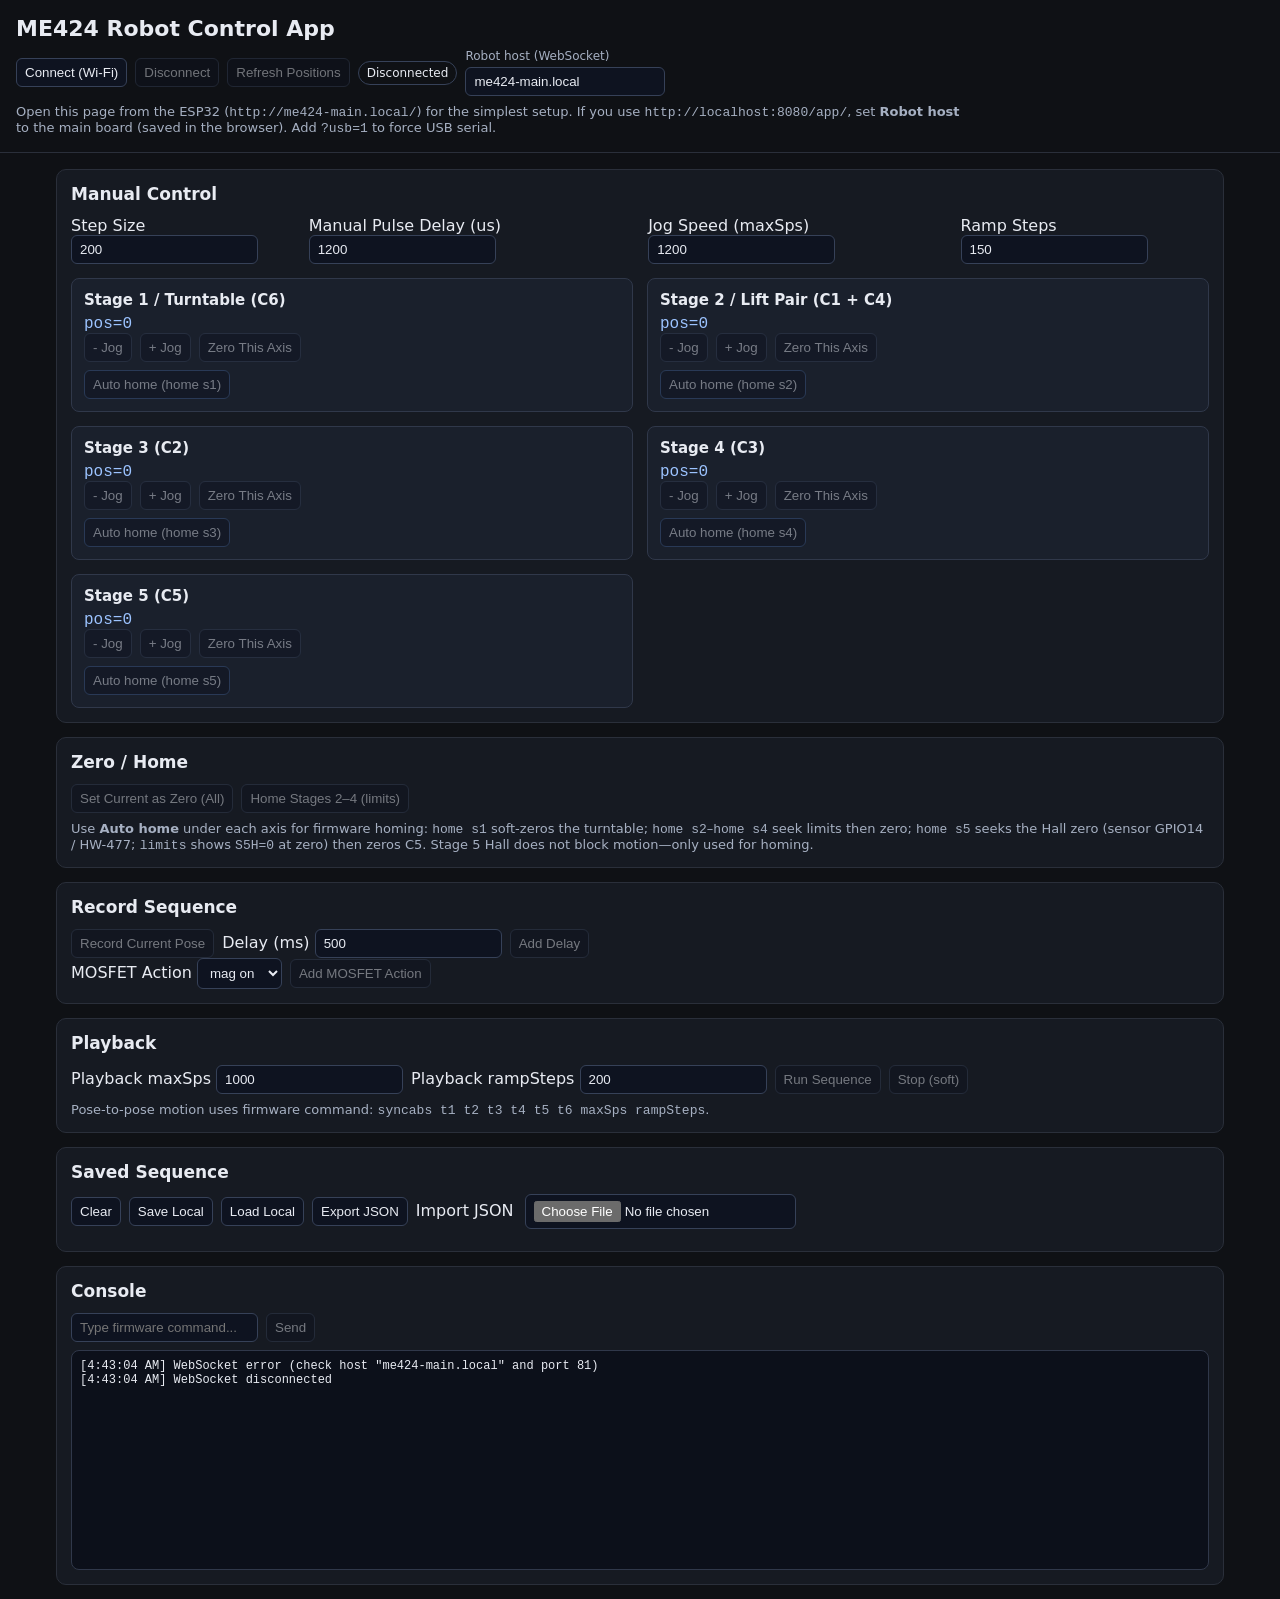
==== app/index.html @ 7a054888 "Merge branch 'main' of https://github.com/Jaiparmar940/me424-robot" ====
<!doctype html>
<html lang="en">
<head>
  <meta charset="UTF-8" />
  <meta name="viewport" content="width=device-width, initial-scale=1.0" />
  <title>ME424 Robot Console</title>
  <link rel="stylesheet" href="./styles.css" />
</head>
<body>
  <header>
    <h1>ME424 Robot Control App</h1>
    <div class="toolbar">
      <button id="connectBtn">Connect</button>
      <button id="disconnectBtn" disabled>Disconnect</button>
      <button id="refreshPosBtn" disabled>Refresh Positions</button>
      <span id="connStatus" class="badge">Disconnected</span>
      <label class="robot-host-label">Robot host (WebSocket)
        <input id="robotHost" type="text" value="me424-main.local" spellcheck="false" autocomplete="off" />
      </label>
    </div>
    <p class="hint toolbar-hint">Open this page from the ESP32 (<code>http://me424-main.local/</code>) for the simplest setup. If you use <code>http://localhost:8080/app/</code>, set <strong>Robot host</strong> to the main board (saved in the browser). Add <code>?usb=1</code> to force USB serial.</p>
  </header>

  <main>
    <section class="card">
      <h2>Manual Control</h2>
      <div class="row">
        <label>Step Size
          <input id="stepSize" type="number" min="1" value="200" />
        </label>
        <label>Manual Pulse Delay (us)
          <input id="manualPulseDelay" type="number" min="100" value="1200" />
        </label>
        <label>Jog Speed (maxSps)
          <input id="jogMaxSps" type="number" min="10" value="1200" />
        </label>
        <label>Ramp Steps
          <input id="jogRamp" type="number" min="1" value="150" />
        </label>
      </div>
      <div id="axisGrid" class="axis-grid"></div>
    </section>

    <section class="card">
      <h2>Zero / Home</h2>
      <div class="row wrap">
        <button id="zeroAllBtn" disabled>Set Current as Zero (All)</button>
        <button id="home234Btn" disabled>Home Stages 2–4 (limits)</button>
      </div>
      <p class="hint">Use <strong>Auto home</strong> under each axis for firmware homing: <code>home s1</code> soft-zeros the turntable; <code>home s2</code>–<code>home s4</code> seek limits then zero; <code>home s5</code> seeks the Hall zero (sensor GPIO14 / HW-477; <code>limits</code> shows <code>S5H=0</code> at zero) then zeros C5. Stage 5 Hall does not block motion—only used for homing.</p>
    </section>

    <section class="card">
      <h2>Record Sequence</h2>
      <div class="row wrap">
        <button id="recordPoseBtn" disabled>Record Current Pose</button>
        <label>Delay (ms)
          <input id="delayMs" type="number" min="0" value="500" />
        </label>
        <button id="addDelayBtn" disabled>Add Delay</button>
      </div>
      <div class="row wrap">
        <label>MOSFET Action
          <select id="mosfetAction">
            <option value="mag on">mag on</option>
            <option value="mag off">mag off</option>
            <option value="vac on">vac on</option>
            <option value="vac off">vac off</option>
            <option value="saw on">saw on</option>
            <option value="saw off">saw off</option>
            <option value="alloff">alloff</option>
            <option value="mstatus">mstatus</option>
          </select>
        </label>
        <button id="addMosfetBtn" disabled>Add MOSFET Action</button>
      </div>
    </section>

    <section class="card">
      <h2>Playback</h2>
      <div class="row wrap">
        <label>Playback maxSps
          <input id="playbackMaxSps" type="number" min="10" value="1000" />
        </label>
        <label>Playback rampSteps
          <input id="playbackRamp" type="number" min="1" value="200" />
        </label>
        <button id="runSequenceBtn" disabled>Run Sequence</button>
        <button id="stopSequenceBtn" disabled>Stop (soft)</button>
      </div>
      <p class="hint">Pose-to-pose motion uses firmware command: <code>syncabs t1 t2 t3 t4 t5 t6 maxSps rampSteps</code>.</p>
    </section>

    <section class="card">
      <h2>Saved Sequence</h2>
      <div class="row wrap">
        <button id="clearSeqBtn">Clear</button>
        <button id="saveLocalBtn">Save Local</button>
        <button id="loadLocalBtn">Load Local</button>
        <button id="exportBtn">Export JSON</button>
        <label class="file-label">Import JSON
          <input id="importInput" type="file" accept="application/json" />
        </label>
      </div>
      <ol id="sequenceList" class="seq-list"></ol>
    </section>

    <section class="card">
      <h2>Console</h2>
      <div class="row wrap">
        <input id="manualCmd" type="text" placeholder="Type firmware command..." />
        <button id="sendCmdBtn" disabled>Send</button>
      </div>
      <pre id="logBox" class="log"></pre>
    </section>
  </main>

  <script src="./app.js"></script>
</body>
</html>
---- app/styles.css ----
:root {
  color-scheme: dark;
  font-family: Inter, system-ui, sans-serif;
}
* { box-sizing: border-box; }
body {
  margin: 0;
  background: #0f1115;
  color: #e8ebf2;
}
header {
  padding: 16px;
  border-bottom: 1px solid #2a2f3a;
  position: sticky;
  top: 0;
  background: #0f1115;
}
.toolbar-hint {
  margin: 10px 0 0;
  max-width: 960px;
  font-size: 12px;
}
.robot-host-label {
  display: flex;
  flex-direction: column;
  gap: 4px;
  font-size: 12px;
  color: #a6b0c2;
}
.robot-host-label input {
  min-width: 200px;
  max-width: 280px;
}
h1 { margin: 0 0 8px; font-size: 22px; }
h2 { margin: 0 0 12px; font-size: 17px; }
main {
  max-width: 1200px;
  margin: 0 auto;
  padding: 16px;
  display: grid;
  gap: 14px;
}
.card {
  border: 1px solid #2a2f3a;
  border-radius: 10px;
  padding: 14px;
  background: #161a22;
}
.toolbar, .row {
  display: flex;
  gap: 8px;
  align-items: center;
}
.wrap { flex-wrap: wrap; }
.axis-grid {
  display: grid;
  grid-template-columns: repeat(2, minmax(320px, 1fr));
  gap: 14px;
  margin-top: 14px;
}
.axis {
  border: 1px solid #30384a;
  border-radius: 8px;
  padding: 12px;
  background: #1a202c;
}
.axis h3 { margin: 0 0 6px; font-size: 15px; }
.axis .row + .row { margin-top: 8px; }
.axis .btn-home { border-color: #3d5a8a; }
.axis .pos { font-family: ui-monospace, monospace; color: #9cc3ff; }
input, select, button {
  background: #0e1320;
  color: #e8ebf2;
  border: 1px solid #364158;
  border-radius: 6px;
  padding: 6px 8px;
}
button { cursor: pointer; }
button:disabled { opacity: 0.45; cursor: not-allowed; }
.badge {
  padding: 4px 8px;
  border: 1px solid #364158;
  border-radius: 999px;
  font-size: 12px;
}
.hint { color: #a6b0c2; font-size: 13px; margin: 8px 0 0; }
.seq-list {
  margin: 8px 0 0;
  padding-left: 20px;
}
.seq-list li {
  margin: 4px 0;
  font-family: ui-monospace, monospace;
}
.seq-item-row {
  display: flex;
  align-items: center;
  gap: 8px;
  flex-wrap: wrap;
}
.seq-text {
  min-width: 360px;
}
.seq-actions {
  display: flex;
  gap: 6px;
}
.log {
  height: 220px;
  overflow: auto;
  margin: 8px 0 0;
  border: 1px solid #30384a;
  border-radius: 8px;
  padding: 8px;
  background: #0c101a;
  font-family: ui-monospace, monospace;
  font-size: 12px;
}
.file-label input { margin-left: 6px; }
code { font-family: ui-monospace, monospace; }
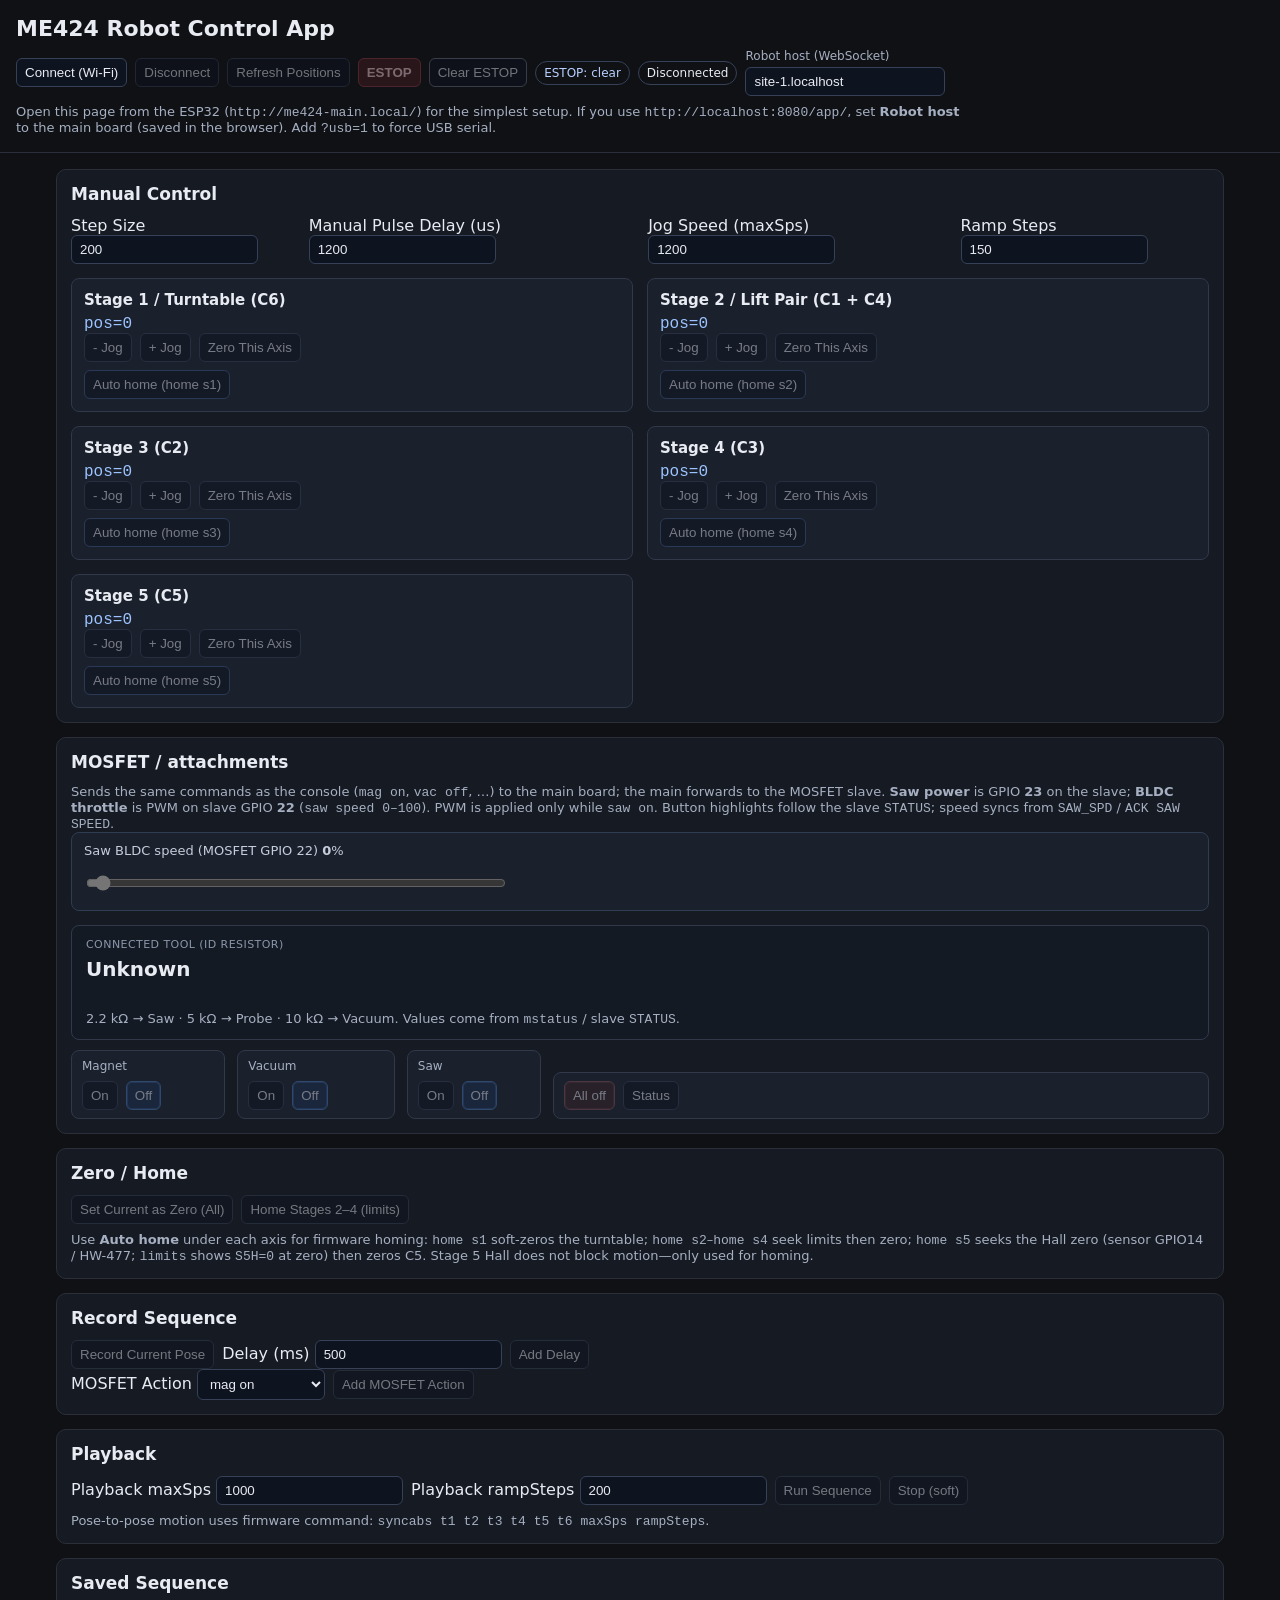
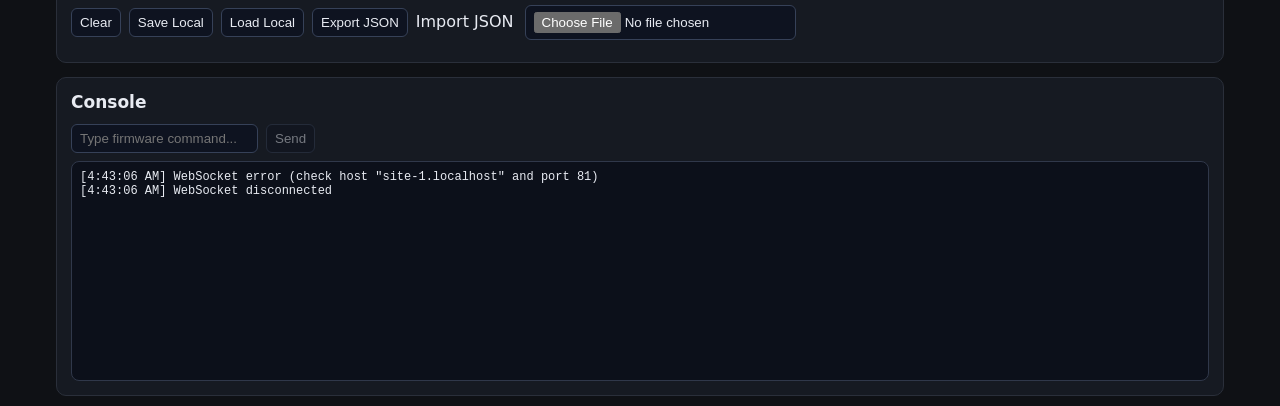
==== commit 421f334b: "added tool control and resolved merge conflicts" ====
--- a/app/index.html
+++ b/app/index.html
@@ -13,6 +13,9 @@
       <button id="connectBtn">Connect</button>
       <button id="disconnectBtn" disabled>Disconnect</button>
       <button id="refreshPosBtn" disabled>Refresh Positions</button>
+      <button id="estopBtn" class="btn-estop" disabled>ESTOP</button>
+      <button id="estopClearBtn" class="btn-estop-clear" disabled>Clear ESTOP</button>
+      <span id="estopStatus" class="badge estop-badge">ESTOP: clear</span>
       <span id="connStatus" class="badge">Disconnected</span>
       <label class="robot-host-label">Robot host (WebSocket)
         <input id="robotHost" type="text" value="me424-main.local" spellcheck="false" autocomplete="off" />
@@ -39,6 +42,44 @@
         </label>
       </div>
       <div id="axisGrid" class="axis-grid"></div>
+    </section>
+
+    <section class="card" id="mosfetControlCard">
+      <h2>MOSFET / attachments</h2>
+      <p class="hint">Sends the same commands as the console (<code>mag on</code>, <code>vac off</code>, …) to the main board; the main forwards to the MOSFET slave. <strong>Saw power</strong> is GPIO <strong>23</strong> on the slave; <strong>BLDC throttle</strong> is PWM on slave GPIO <strong>22</strong> (<code>saw speed 0–100</code>). PWM is applied only while <code>saw on</code>. Button highlights follow the slave <code>STATUS</code>; speed syncs from <code>SAW_SPD</code> / <code>ACK SAW SPEED</code>.</p>
+      <div class="mosfet-bldc-speed">
+        <label class="mosfet-bldc-speed-label">
+          <span>Saw BLDC speed (MOSFET GPIO 22) <strong id="sawBldcSpeedPct">0</strong>%</span>
+          <input type="range" id="sawBldcSpeedSlider" min="0" max="100" value="0" disabled />
+        </label>
+      </div>
+      <div class="tool-readout" aria-live="polite">
+        <div class="tool-readout-title">Connected tool (ID resistor)</div>
+        <div id="toolReadoutMain" class="tool-readout-main">—</div>
+        <div id="toolReadoutSub" class="tool-readout-sub"></div>
+        <p class="tool-readout-legend hint">2.2 kΩ → Saw · 5 kΩ → Probe · 10 kΩ → Vacuum. Values come from <code>mstatus</code> / slave <code>STATUS</code>.</p>
+      </div>
+      <div class="row wrap mosfet-rows">
+        <div class="mosfet-group">
+          <span class="mosfet-group-title">Magnet</span>
+          <button type="button" class="mosfet-send" data-cmd="mag on" data-channel="mag" data-want-on="true" disabled>On</button>
+          <button type="button" class="mosfet-send" data-cmd="mag off" data-channel="mag" data-want-on="false" disabled>Off</button>
+        </div>
+        <div class="mosfet-group">
+          <span class="mosfet-group-title">Vacuum</span>
+          <button type="button" class="mosfet-send" data-cmd="vac on" data-channel="vac" data-want-on="true" disabled>On</button>
+          <button type="button" class="mosfet-send" data-cmd="vac off" data-channel="vac" data-want-on="false" disabled>Off</button>
+        </div>
+        <div class="mosfet-group">
+          <span class="mosfet-group-title">Saw</span>
+          <button type="button" class="mosfet-send" data-cmd="saw on" data-channel="saw" data-want-on="true" disabled>On</button>
+          <button type="button" class="mosfet-send" data-cmd="saw off" data-channel="saw" data-want-on="false" disabled>Off</button>
+        </div>
+        <div class="mosfet-group mosfet-group-util">
+          <button type="button" class="mosfet-send mosfet-alloff" data-cmd="alloff" disabled>All off</button>
+          <button type="button" class="mosfet-send" data-cmd="mstatus" disabled>Status</button>
+        </div>
+      </div>
     </section>
 
     <section class="card">
@@ -68,6 +109,10 @@
             <option value="vac off">vac off</option>
             <option value="saw on">saw on</option>
             <option value="saw off">saw off</option>
+            <option value="saw speed 25">saw speed 25</option>
+            <option value="saw speed 50">saw speed 50</option>
+            <option value="saw speed 75">saw speed 75</option>
+            <option value="saw speed 100">saw speed 100</option>
             <option value="alloff">alloff</option>
             <option value="mstatus">mstatus</option>
           </select>
--- a/app/styles.css
+++ b/app/styles.css
@@ -52,6 +52,116 @@
   align-items: center;
 }
 .wrap { flex-wrap: wrap; }
+.btn-estop {
+  background: #4a1d24;
+  border-color: #9b3d49;
+  color: #ffd9de;
+  font-weight: 700;
+}
+.btn-estop:hover:not(:disabled) {
+  background: #5d252f;
+}
+.btn-estop-clear {
+  border-color: #6a7384;
+}
+.estop-badge {
+  border-color: #3f526f;
+  color: #b9d0ff;
+}
+.estop-badge.is-latched {
+  border-color: #9b3d49;
+  color: #ffd9de;
+  background: #31161a;
+}
+.mosfet-rows {
+  align-items: flex-end;
+  gap: 12px;
+  margin-top: 4px;
+}
+.mosfet-group {
+  display: flex;
+  flex-wrap: wrap;
+  align-items: center;
+  gap: 8px;
+  padding: 8px 10px;
+  border: 1px solid #30384a;
+  border-radius: 8px;
+  background: #1a202c;
+}
+.mosfet-group-title {
+  flex: 0 0 100%;
+  font-size: 12px;
+  color: #a6b0c2;
+  margin: 0;
+}
+.mosfet-group-util {
+  flex: 1 1 220px;
+  min-width: 180px;
+}
+button.mosfet-send.mosfet-alloff {
+  border-color: #6b4040;
+}
+button.mosfet-send.mosfet-active {
+  background: #1a3050;
+  border-color: #4a7abf;
+  box-shadow: inset 0 0 0 1px rgba(74, 122, 191, 0.45);
+}
+button.mosfet-send.mosfet-alloff.mosfet-active {
+  background: #3a2528;
+  border-color: #8a5058;
+  box-shadow: inset 0 0 0 1px rgba(138, 80, 88, 0.35);
+}
+.tool-readout {
+  margin: 12px 0 10px;
+  padding: 12px 14px;
+  border: 1px solid #30384a;
+  border-radius: 8px;
+  background: #141a24;
+}
+.tool-readout-title {
+  font-size: 11px;
+  text-transform: uppercase;
+  letter-spacing: 0.04em;
+  color: #8b96ab;
+  margin: 0 0 6px;
+}
+.tool-readout-main {
+  font-size: 20px;
+  font-weight: 600;
+  color: #e8ebf2;
+  margin: 0;
+}
+.tool-readout-sub {
+  margin: 6px 0 0;
+  font-family: ui-monospace, monospace;
+  font-size: 13px;
+  color: #9cc3ff;
+  min-height: 1.25em;
+}
+.tool-readout-legend {
+  margin: 10px 0 0;
+  font-size: 12px;
+}
+.mosfet-bldc-speed {
+  margin: 0 0 14px;
+  padding: 10px 12px;
+  border: 1px solid #2f3d52;
+  border-radius: 8px;
+  background: #1a202c;
+}
+.mosfet-bldc-speed-label {
+  display: flex;
+  flex-direction: column;
+  gap: 8px;
+  font-size: 13px;
+  color: #c5cddc;
+  width: 100%;
+  max-width: 420px;
+}
+.mosfet-bldc-speed-label input[type="range"] {
+  width: 100%;
+  accent-color: #4a7abf;
+}
 .axis-grid {
   display: grid;
   grid-template-columns: repeat(2, minmax(320px, 1fr));
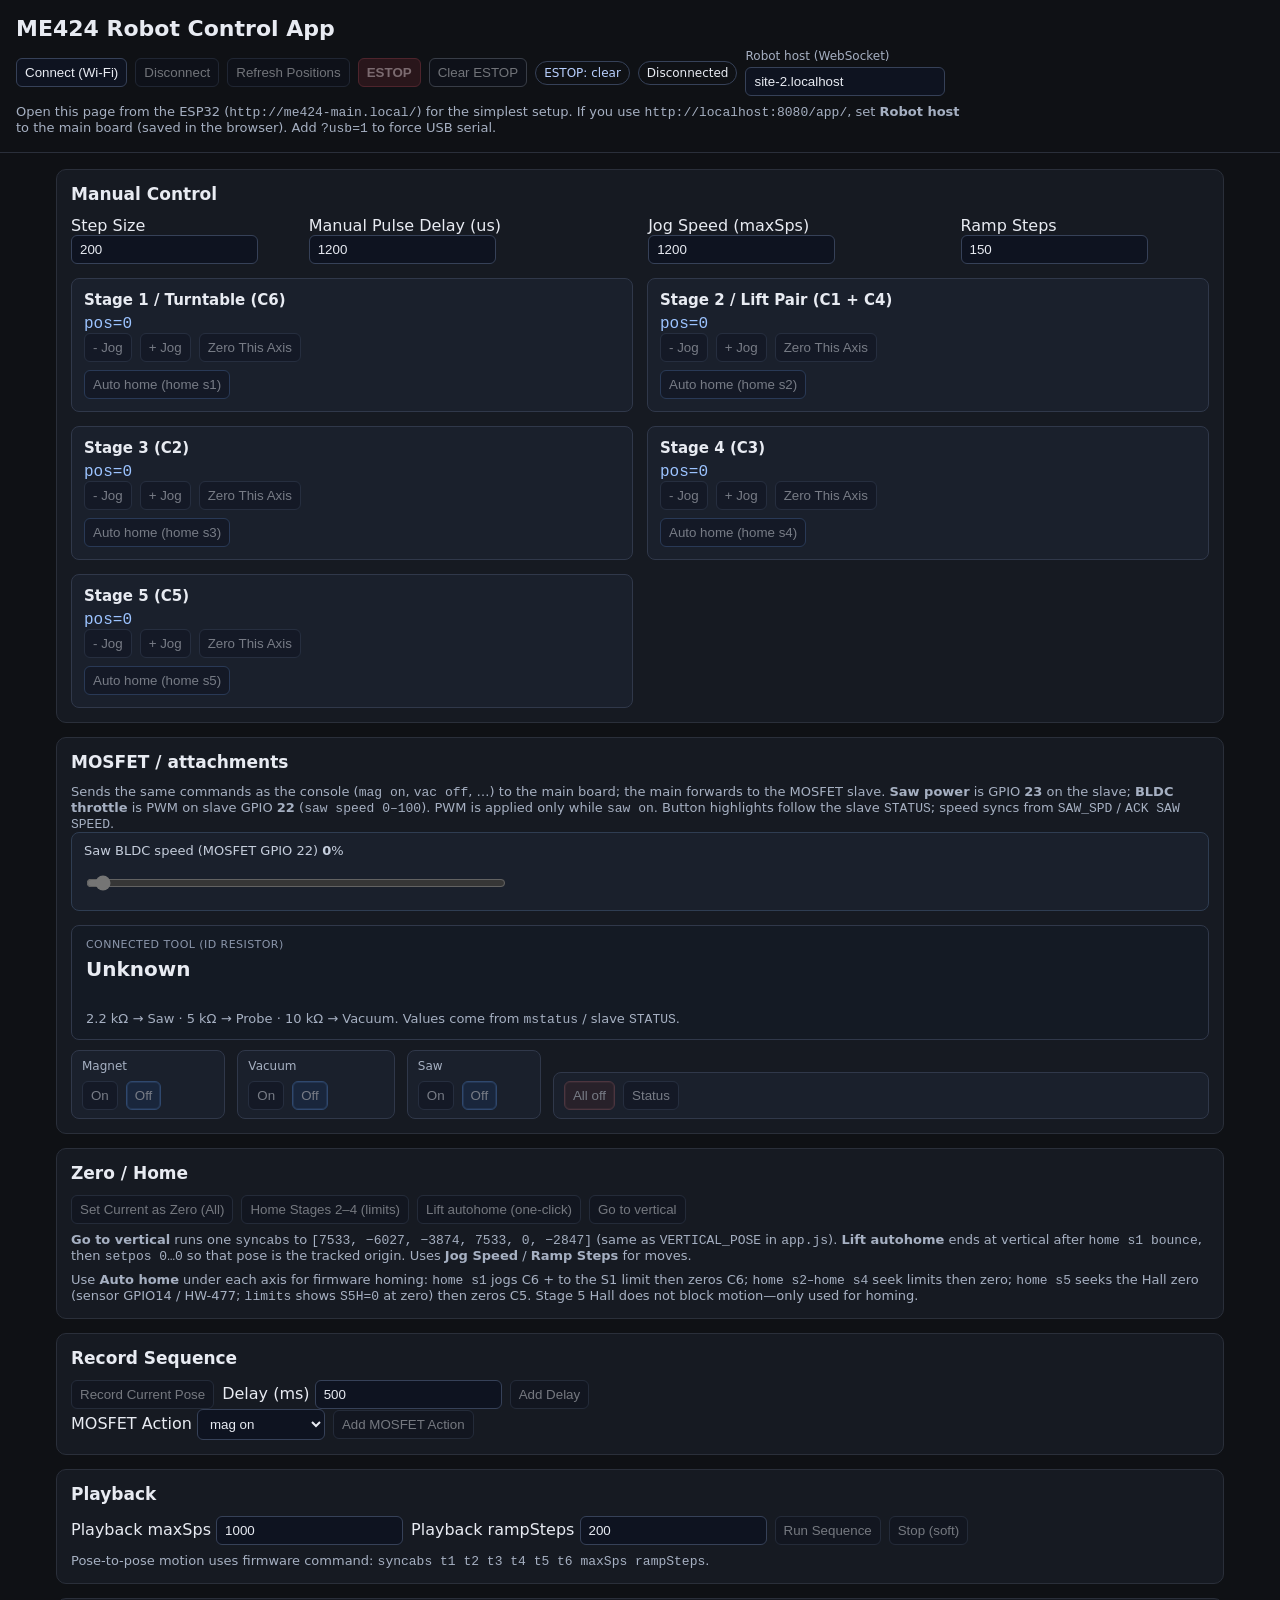
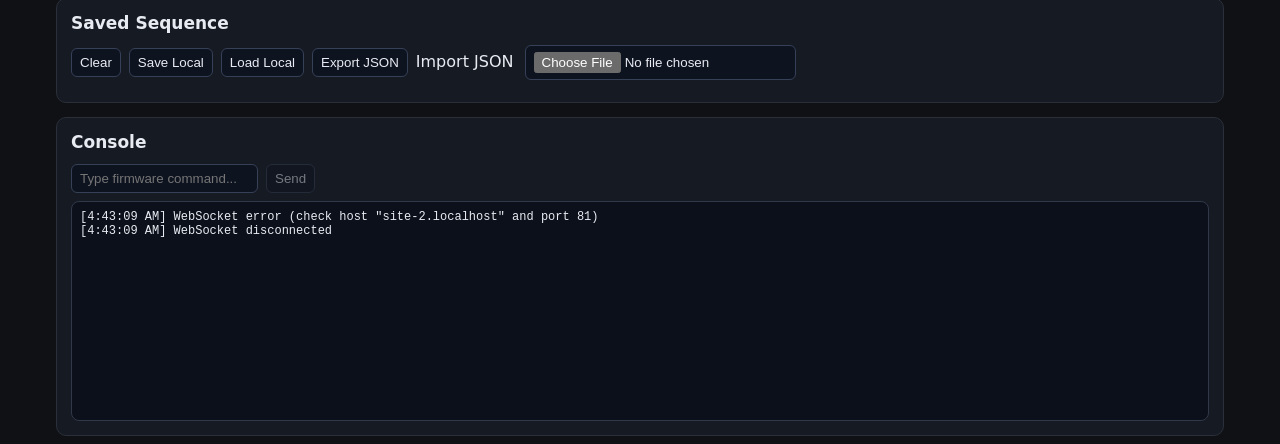
==== commit b9ed0953: "Web UI lift autohome, vertical pose, and firmware homing improvements - Add one-click lift routine w" ====
--- a/app/index.html
+++ b/app/index.html
@@ -87,8 +87,11 @@
       <div class="row wrap">
         <button id="zeroAllBtn" disabled>Set Current as Zero (All)</button>
         <button id="home234Btn" disabled>Home Stages 2–4 (limits)</button>
+        <button id="liftAutohomeBtn" disabled>Lift autohome (one-click)</button>
+        <button id="goToVerticalBtn" disabled>Go to vertical</button>
       </div>
-      <p class="hint">Use <strong>Auto home</strong> under each axis for firmware homing: <code>home s1</code> soft-zeros the turntable; <code>home s2</code>–<code>home s4</code> seek limits then zero; <code>home s5</code> seeks the Hall zero (sensor GPIO14 / HW-477; <code>limits</code> shows <code>S5H=0</code> at zero) then zeros C5. Stage 5 Hall does not block motion—only used for homing.</p>
+      <p class="hint"><strong>Go to vertical</strong> runs one <code>syncabs</code> to <code>[7533, −6027, −3874, 7533, 0, −2847]</code> (same as <code>VERTICAL_POSE</code> in <code>app.js</code>). <strong>Lift autohome</strong> ends at vertical after <code>home s1 bounce</code>, then <code>setpos 0…0</code> so that pose is the tracked origin. Uses <strong>Jog Speed</strong> / <strong>Ramp Steps</strong> for moves.</p>
+      <p class="hint">Use <strong>Auto home</strong> under each axis for firmware homing: <code>home s1</code> jogs C6 + to the S1 limit then zeros C6; <code>home s2</code>–<code>home s4</code> seek limits then zero; <code>home s5</code> seeks the Hall zero (sensor GPIO14 / HW-477; <code>limits</code> shows <code>S5H=0</code> at zero) then zeros C5. Stage 5 Hall does not block motion—only used for homing.</p>
     </section>
 
     <section class="card">
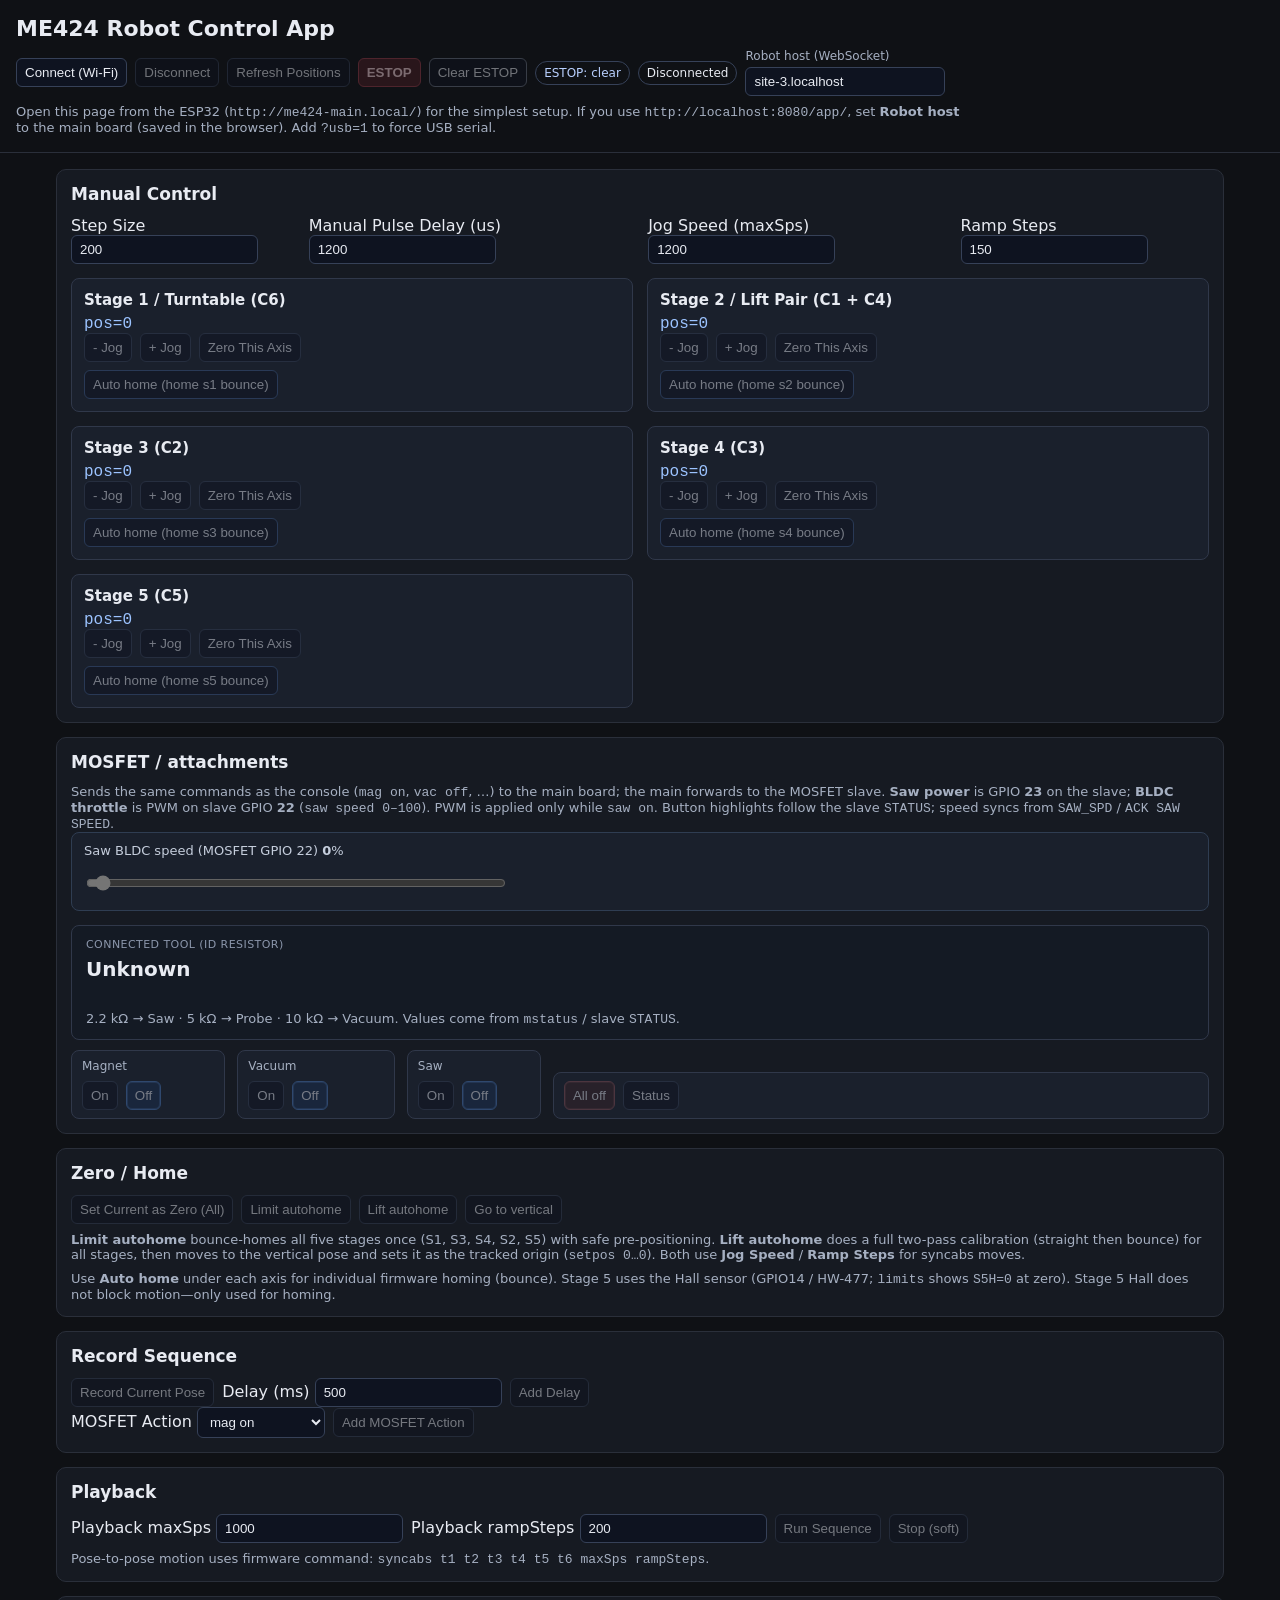
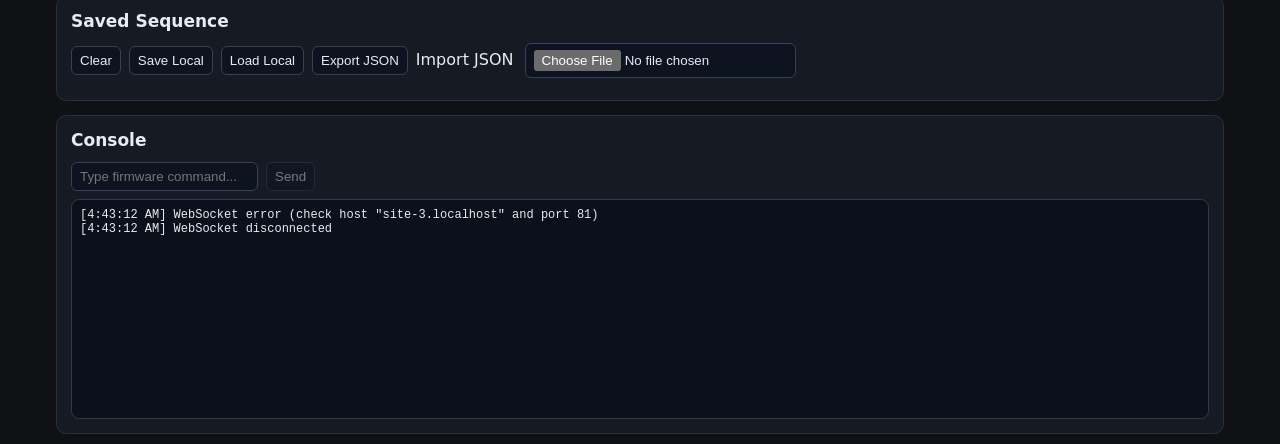
==== commit a3f3ab17: "updated zeroing, autohoming, and sensors" ====
--- a/app/index.html
+++ b/app/index.html
@@ -86,12 +86,12 @@
       <h2>Zero / Home</h2>
       <div class="row wrap">
         <button id="zeroAllBtn" disabled>Set Current as Zero (All)</button>
-        <button id="home234Btn" disabled>Home Stages 2–4 (limits)</button>
-        <button id="liftAutohomeBtn" disabled>Lift autohome (one-click)</button>
+        <button id="limitAutohomeBtn" disabled>Limit autohome</button>
+        <button id="liftAutohomeBtn" disabled>Lift autohome</button>
         <button id="goToVerticalBtn" disabled>Go to vertical</button>
       </div>
-      <p class="hint"><strong>Go to vertical</strong> runs one <code>syncabs</code> to <code>[7533, −6027, −3874, 7533, 0, −2847]</code> (same as <code>VERTICAL_POSE</code> in <code>app.js</code>). <strong>Lift autohome</strong> ends at vertical after <code>home s1 bounce</code>, then <code>setpos 0…0</code> so that pose is the tracked origin. Uses <strong>Jog Speed</strong> / <strong>Ramp Steps</strong> for moves.</p>
-      <p class="hint">Use <strong>Auto home</strong> under each axis for firmware homing: <code>home s1</code> jogs C6 + to the S1 limit then zeros C6; <code>home s2</code>–<code>home s4</code> seek limits then zero; <code>home s5</code> seeks the Hall zero (sensor GPIO14 / HW-477; <code>limits</code> shows <code>S5H=0</code> at zero) then zeros C5. Stage 5 Hall does not block motion—only used for homing.</p>
+      <p class="hint"><strong>Limit autohome</strong> bounce-homes all five stages once (S1, S3, S4, S2, S5) with safe pre-positioning. <strong>Lift autohome</strong> does a full two-pass calibration (straight then bounce) for all stages, then moves to the vertical pose and sets it as the tracked origin (<code>setpos 0…0</code>). Both use <strong>Jog Speed</strong> / <strong>Ramp Steps</strong> for syncabs moves.</p>
+      <p class="hint">Use <strong>Auto home</strong> under each axis for individual firmware homing (bounce). Stage 5 uses the Hall sensor (GPIO14 / HW-477; <code>limits</code> shows <code>S5H=0</code> at zero). Stage 5 Hall does not block motion—only used for homing.</p>
     </section>
 
     <section class="card">
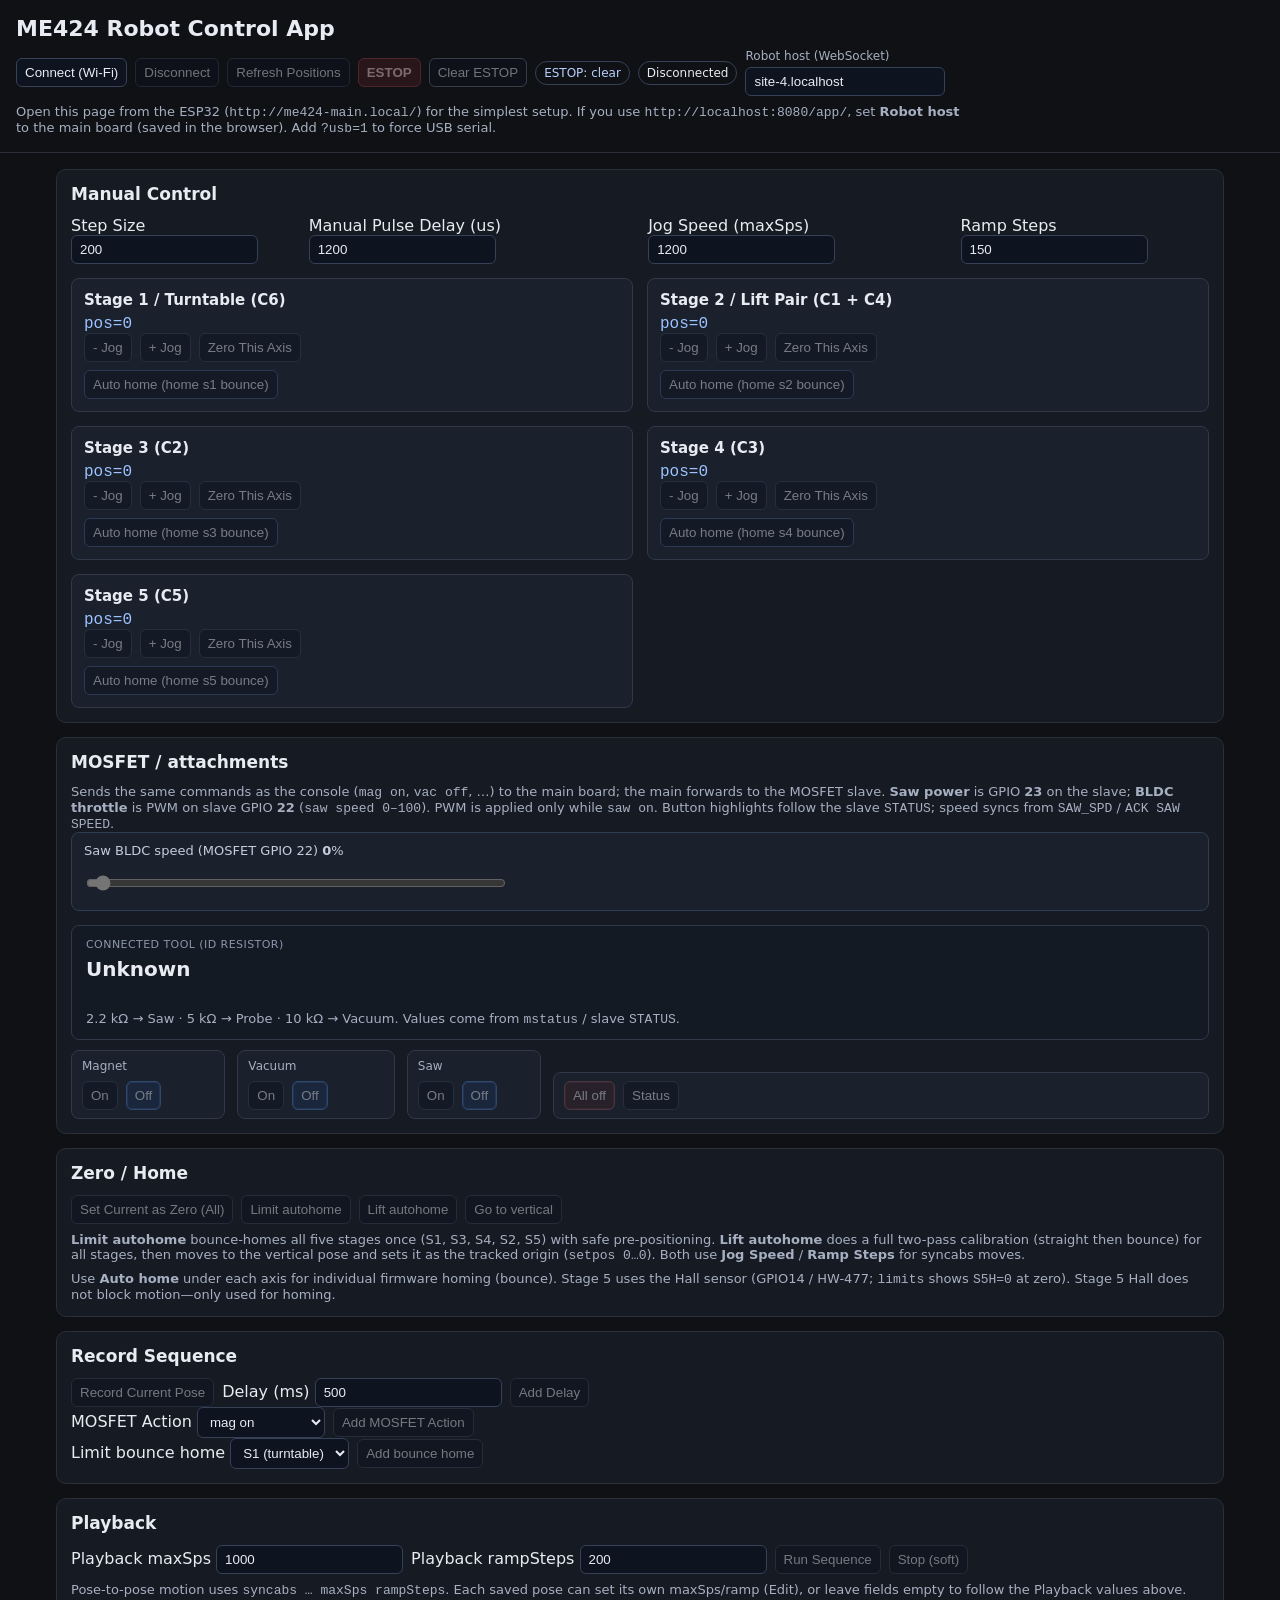
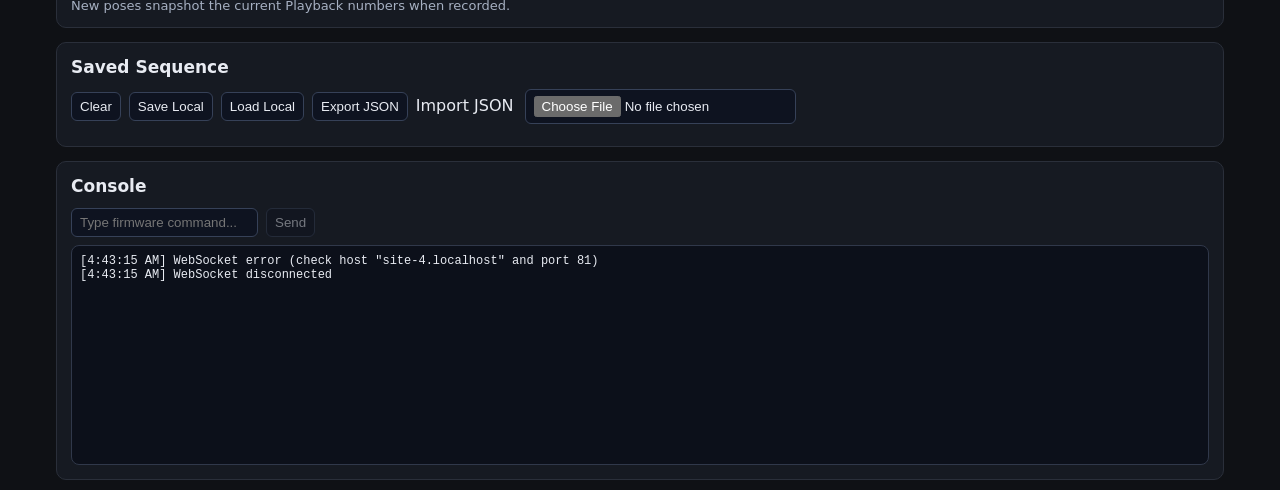
==== commit 23578d18: "feat: web sequence motion options, S5 homing pre-jog, pose JSON - Firmware: jog C5 250 steps (c5r se" ====
--- a/app/index.html
+++ b/app/index.html
@@ -122,6 +122,18 @@
         </label>
         <button id="addMosfetBtn" disabled>Add MOSFET Action</button>
       </div>
+      <div class="row wrap">
+        <label>Limit bounce home
+          <select id="homeBounceAction">
+            <option value="home s1 bounce">S1 (turntable)</option>
+            <option value="home s2 bounce">S2 (lift pair)</option>
+            <option value="home s3 bounce">S3</option>
+            <option value="home s4 bounce">S4</option>
+            <option value="home s5 bounce">S5 (Hall)</option>
+          </select>
+        </label>
+        <button id="addHomeBounceBtn" disabled>Add bounce home</button>
+      </div>
     </section>
 
     <section class="card">
@@ -136,7 +148,7 @@
         <button id="runSequenceBtn" disabled>Run Sequence</button>
         <button id="stopSequenceBtn" disabled>Stop (soft)</button>
       </div>
-      <p class="hint">Pose-to-pose motion uses firmware command: <code>syncabs t1 t2 t3 t4 t5 t6 maxSps rampSteps</code>.</p>
+      <p class="hint">Pose-to-pose motion uses <code>syncabs … maxSps rampSteps</code>. Each saved pose can set its own maxSps/ramp (Edit), or leave fields empty to follow the Playback values above. New poses snapshot the current Playback numbers when recorded.</p>
     </section>
 
     <section class="card">
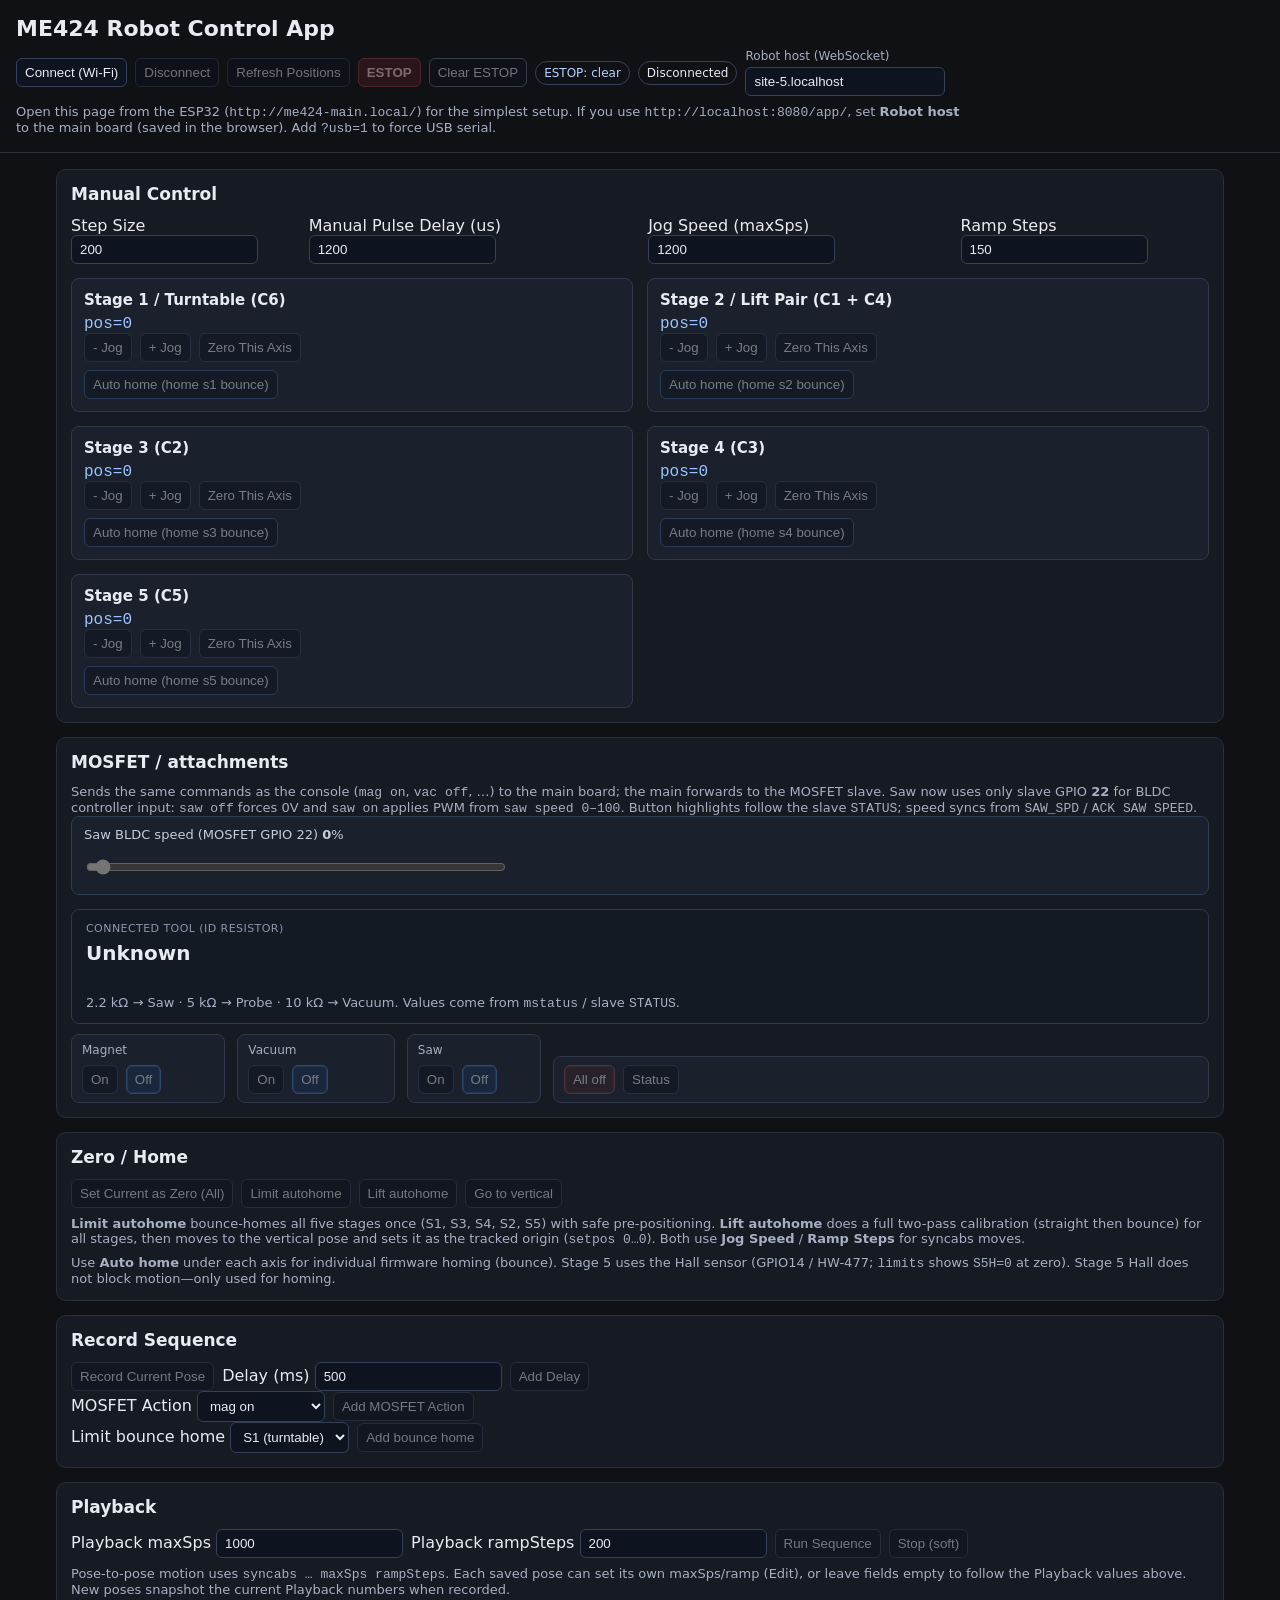
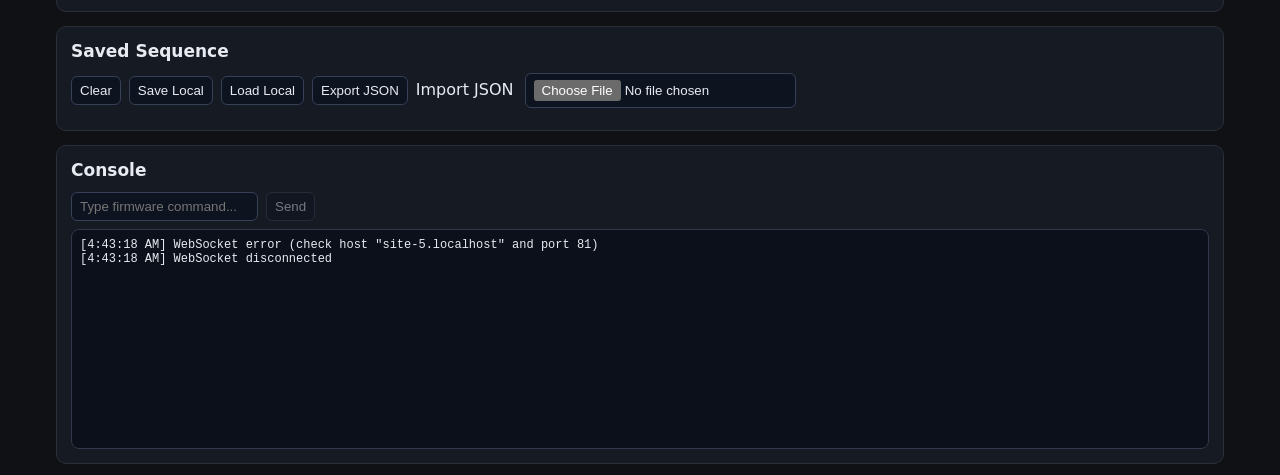
==== commit 398c7d85: "changes something important probably related to the robot cant remember tbh" ====
--- a/app/index.html
+++ b/app/index.html
@@ -46,7 +46,7 @@
 
     <section class="card" id="mosfetControlCard">
       <h2>MOSFET / attachments</h2>
-      <p class="hint">Sends the same commands as the console (<code>mag on</code>, <code>vac off</code>, …) to the main board; the main forwards to the MOSFET slave. <strong>Saw power</strong> is GPIO <strong>23</strong> on the slave; <strong>BLDC throttle</strong> is PWM on slave GPIO <strong>22</strong> (<code>saw speed 0–100</code>). PWM is applied only while <code>saw on</code>. Button highlights follow the slave <code>STATUS</code>; speed syncs from <code>SAW_SPD</code> / <code>ACK SAW SPEED</code>.</p>
+      <p class="hint">Sends the same commands as the console (<code>mag on</code>, <code>vac off</code>, …) to the main board; the main forwards to the MOSFET slave. Saw now uses only slave GPIO <strong>22</strong> for BLDC controller input: <code>saw off</code> forces 0V and <code>saw on</code> applies PWM from <code>saw speed 0–100</code>. Button highlights follow the slave <code>STATUS</code>; speed syncs from <code>SAW_SPD</code> / <code>ACK SAW SPEED</code>.</p>
       <div class="mosfet-bldc-speed">
         <label class="mosfet-bldc-speed-label">
           <span>Saw BLDC speed (MOSFET GPIO 22) <strong id="sawBldcSpeedPct">0</strong>%</span>
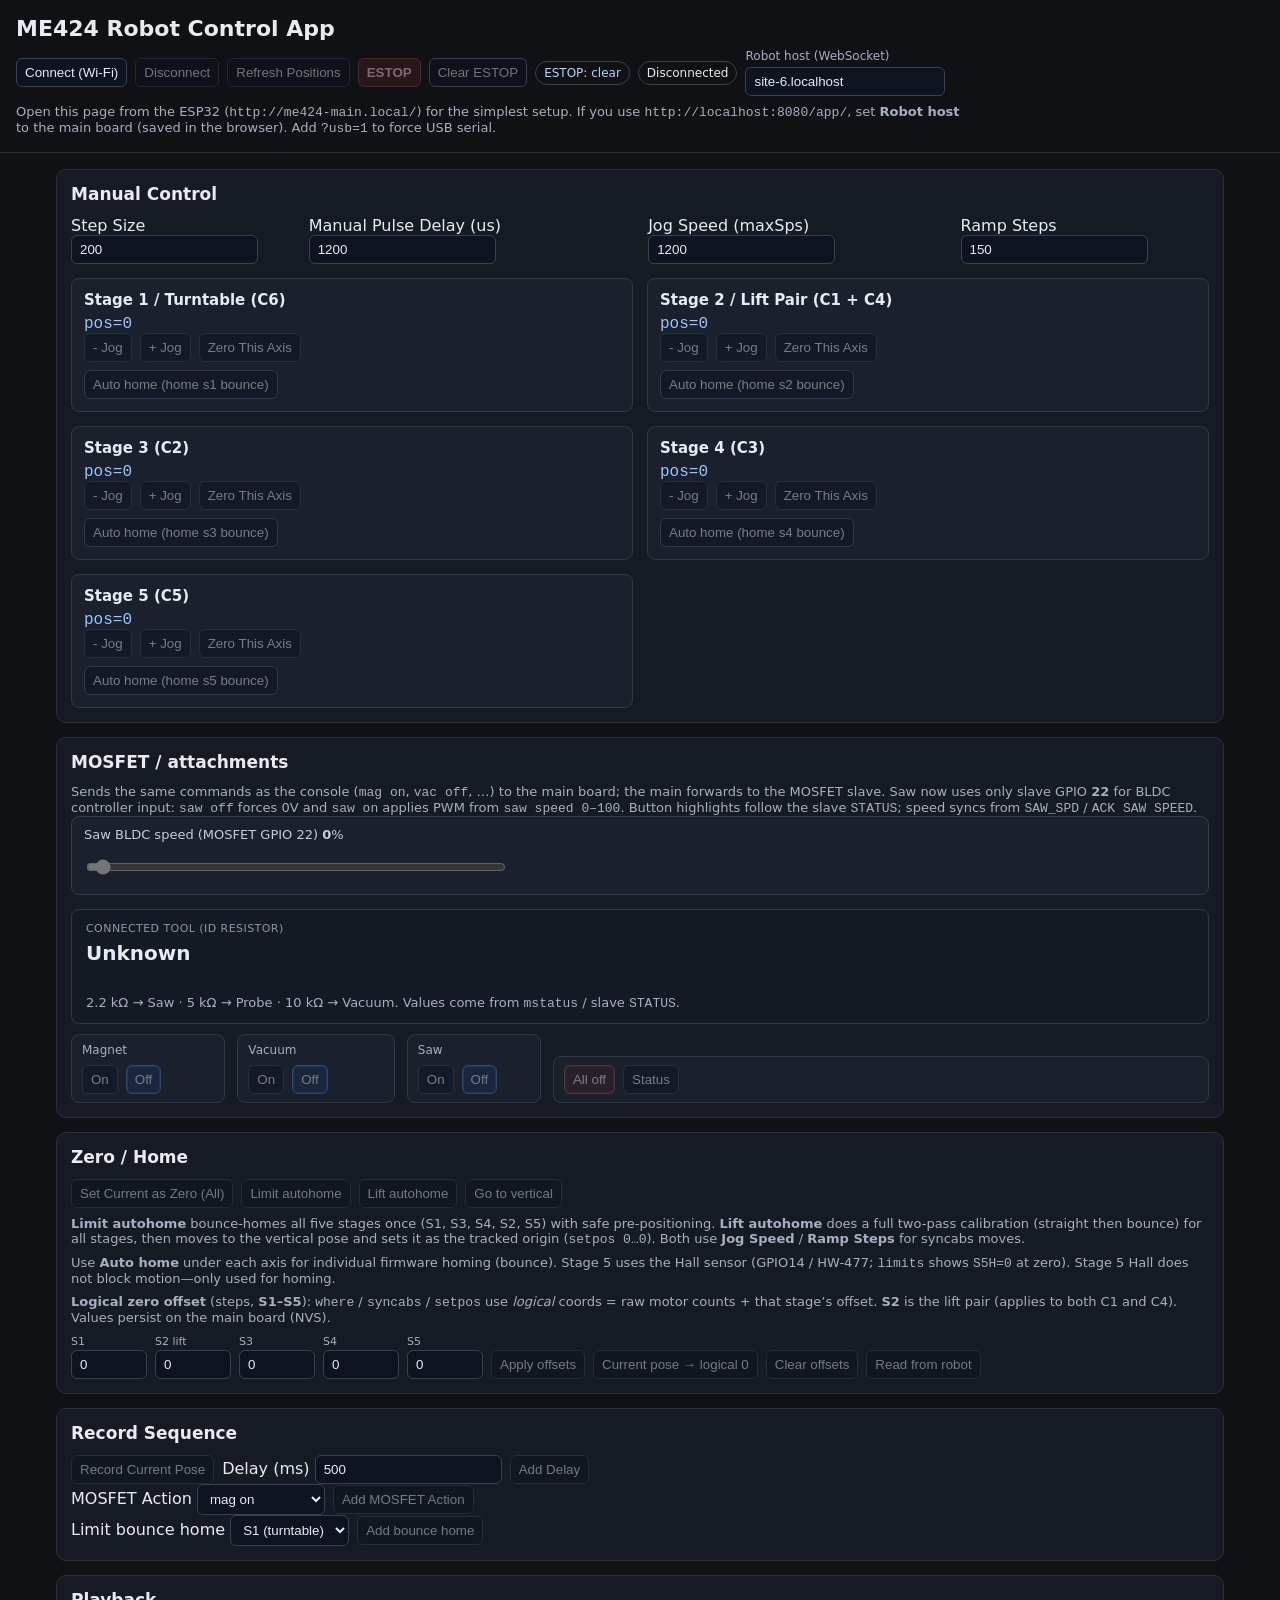
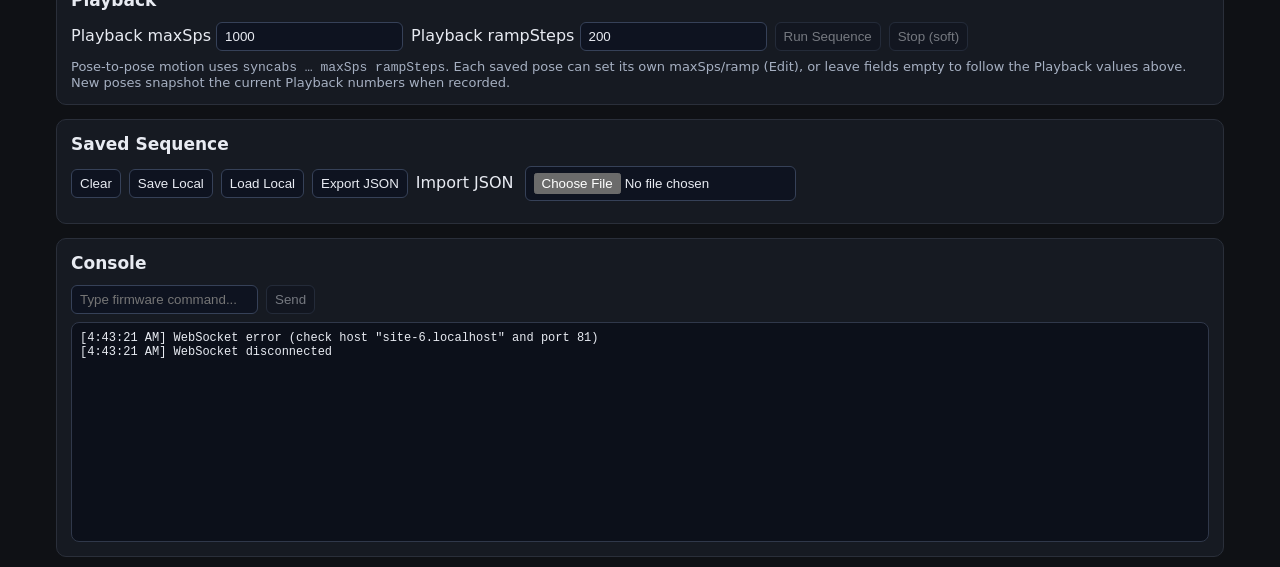
==== commit 3616b897: "added zero offsets" ====
--- a/app/index.html
+++ b/app/index.html
@@ -92,6 +92,20 @@
       </div>
       <p class="hint"><strong>Limit autohome</strong> bounce-homes all five stages once (S1, S3, S4, S2, S5) with safe pre-positioning. <strong>Lift autohome</strong> does a full two-pass calibration (straight then bounce) for all stages, then moves to the vertical pose and sets it as the tracked origin (<code>setpos 0…0</code>). Both use <strong>Jog Speed</strong> / <strong>Ramp Steps</strong> for syncabs moves.</p>
       <p class="hint">Use <strong>Auto home</strong> under each axis for individual firmware homing (bounce). Stage 5 uses the Hall sensor (GPIO14 / HW-477; <code>limits</code> shows <code>S5H=0</code> at zero). Stage 5 Hall does not block motion—only used for homing.</p>
+      <p class="hint"><strong>Logical zero offset</strong> (steps, <strong>S1–S5</strong>): <code>where</code> / <code>syncabs</code> / <code>setpos</code> use <em>logical</em> coords = raw motor counts + that stage’s offset. <strong>S2</strong> is the lift pair (applies to both C1 and C4). Values persist on the main board (NVS).</p>
+      <div class="zero-offset-grid">
+        <label>S1<input id="zeroOffS1" type="number" step="1" value="0" /></label>
+        <label>S2 lift<input id="zeroOffS2" type="number" step="1" value="0" /></label>
+        <label>S3<input id="zeroOffS3" type="number" step="1" value="0" /></label>
+        <label>S4<input id="zeroOffS4" type="number" step="1" value="0" /></label>
+        <label>S5<input id="zeroOffS5" type="number" step="1" value="0" /></label>
+        <div class="zero-offset-actions">
+          <button type="button" id="zeroOffsetApplyBtn" disabled>Apply offsets</button>
+          <button type="button" id="zeroOffsetHereBtn" disabled>Current pose → logical 0</button>
+          <button type="button" id="zeroOffsetClearBtn" disabled>Clear offsets</button>
+          <button type="button" id="zeroOffsetReadBtn" disabled>Read from robot</button>
+        </div>
+      </div>
     </section>
 
     <section class="card">
--- a/app/styles.css
+++ b/app/styles.css
@@ -97,6 +97,29 @@
 .mosfet-group-util {
   flex: 1 1 220px;
   min-width: 180px;
+}
+.zero-offset-grid {
+  display: flex;
+  flex-wrap: wrap;
+  align-items: flex-end;
+  gap: 8px;
+  margin-top: 10px;
+}
+.zero-offset-grid label {
+  display: flex;
+  flex-direction: column;
+  gap: 2px;
+  font-size: 11px;
+  color: #a6b0c2;
+}
+.zero-offset-grid input[type="number"] {
+  width: 4.75rem;
+}
+.zero-offset-actions {
+  display: flex;
+  flex-wrap: wrap;
+  gap: 8px;
+  align-items: center;
 }
 button.mosfet-send.mosfet-alloff {
   border-color: #6b4040;
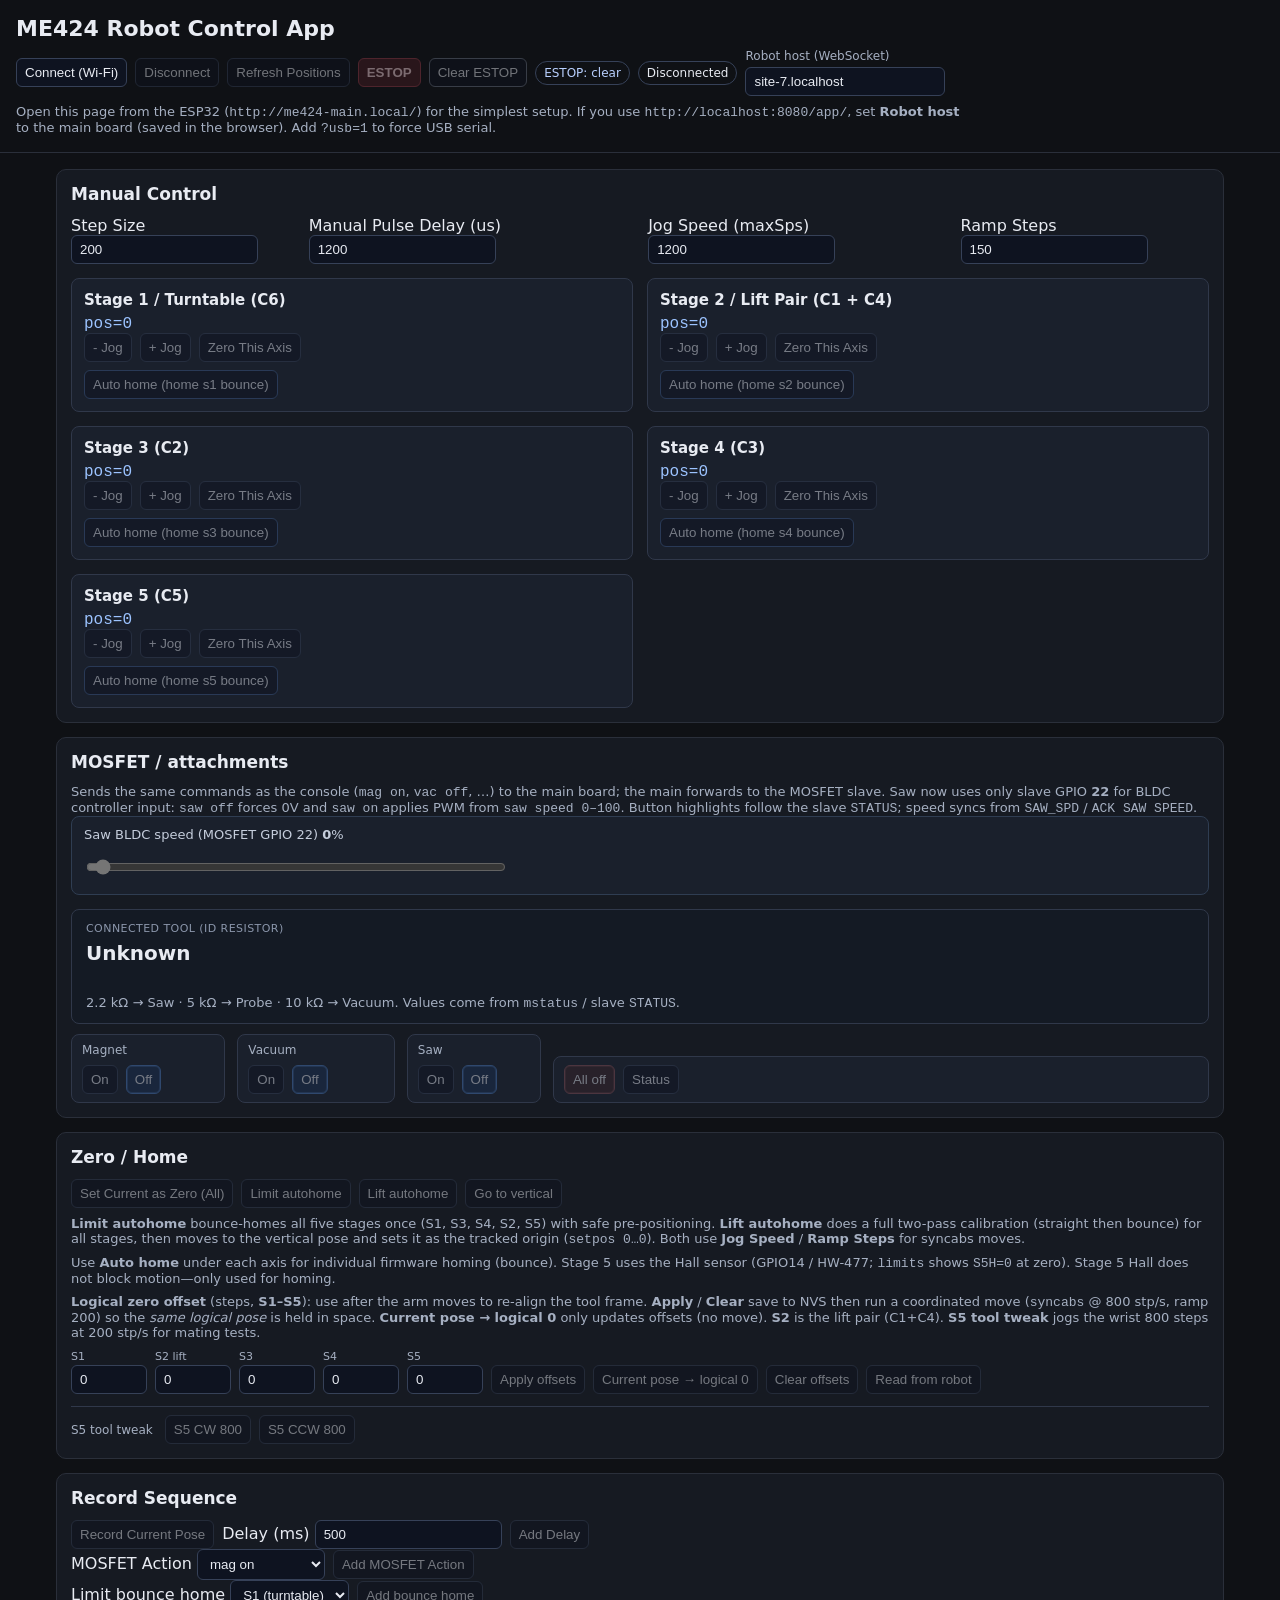
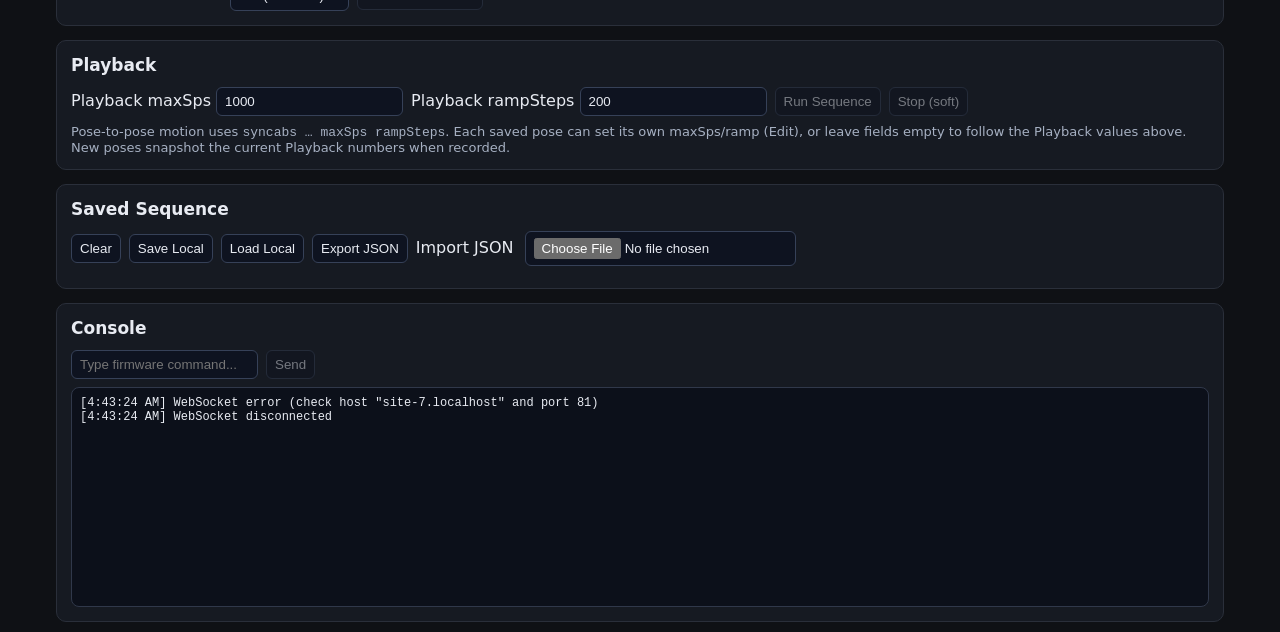
==== commit 22aeae57: "added easy alignment code" ====
--- a/app/index.html
+++ b/app/index.html
@@ -92,7 +92,7 @@
       </div>
       <p class="hint"><strong>Limit autohome</strong> bounce-homes all five stages once (S1, S3, S4, S2, S5) with safe pre-positioning. <strong>Lift autohome</strong> does a full two-pass calibration (straight then bounce) for all stages, then moves to the vertical pose and sets it as the tracked origin (<code>setpos 0…0</code>). Both use <strong>Jog Speed</strong> / <strong>Ramp Steps</strong> for syncabs moves.</p>
       <p class="hint">Use <strong>Auto home</strong> under each axis for individual firmware homing (bounce). Stage 5 uses the Hall sensor (GPIO14 / HW-477; <code>limits</code> shows <code>S5H=0</code> at zero). Stage 5 Hall does not block motion—only used for homing.</p>
-      <p class="hint"><strong>Logical zero offset</strong> (steps, <strong>S1–S5</strong>): <code>where</code> / <code>syncabs</code> / <code>setpos</code> use <em>logical</em> coords = raw motor counts + that stage’s offset. <strong>S2</strong> is the lift pair (applies to both C1 and C4). Values persist on the main board (NVS).</p>
+      <p class="hint"><strong>Logical zero offset</strong> (steps, <strong>S1–S5</strong>): use after the arm moves to re-align the tool frame. <strong>Apply</strong> / <strong>Clear</strong> save to NVS then run a coordinated move (<code>syncabs</code> @ 800 stp/s, ramp 200) so the <em>same logical pose</em> is held in space. <strong>Current pose → logical 0</strong> only updates offsets (no move). <strong>S2</strong> is the lift pair (C1+C4). <strong>S5 tool tweak</strong> jogs the wrist 800 steps at 200 stp/s for mating tests.</p>
       <div class="zero-offset-grid">
         <label>S1<input id="zeroOffS1" type="number" step="1" value="0" /></label>
         <label>S2 lift<input id="zeroOffS2" type="number" step="1" value="0" /></label>
@@ -104,6 +104,11 @@
           <button type="button" id="zeroOffsetHereBtn" disabled>Current pose → logical 0</button>
           <button type="button" id="zeroOffsetClearBtn" disabled>Clear offsets</button>
           <button type="button" id="zeroOffsetReadBtn" disabled>Read from robot</button>
+        </div>
+        <div class="zero-offset-s5">
+          <span class="zero-offset-s5-label">S5 tool tweak</span>
+          <button type="button" id="s5NudgeCwBtn" disabled>S5 CW 800</button>
+          <button type="button" id="s5NudgeCcwBtn" disabled>S5 CCW 800</button>
         </div>
       </div>
     </section>
--- a/app/styles.css
+++ b/app/styles.css
@@ -120,6 +120,21 @@
   flex-wrap: wrap;
   gap: 8px;
   align-items: center;
+}
+.zero-offset-s5 {
+  flex: 0 0 100%;
+  display: flex;
+  flex-wrap: wrap;
+  align-items: center;
+  gap: 8px;
+  margin-top: 4px;
+  padding-top: 8px;
+  border-top: 1px solid #30384a;
+}
+.zero-offset-s5-label {
+  font-size: 12px;
+  color: #a6b0c2;
+  margin-right: 4px;
 }
 button.mosfet-send.mosfet-alloff {
   border-color: #6b4040;
